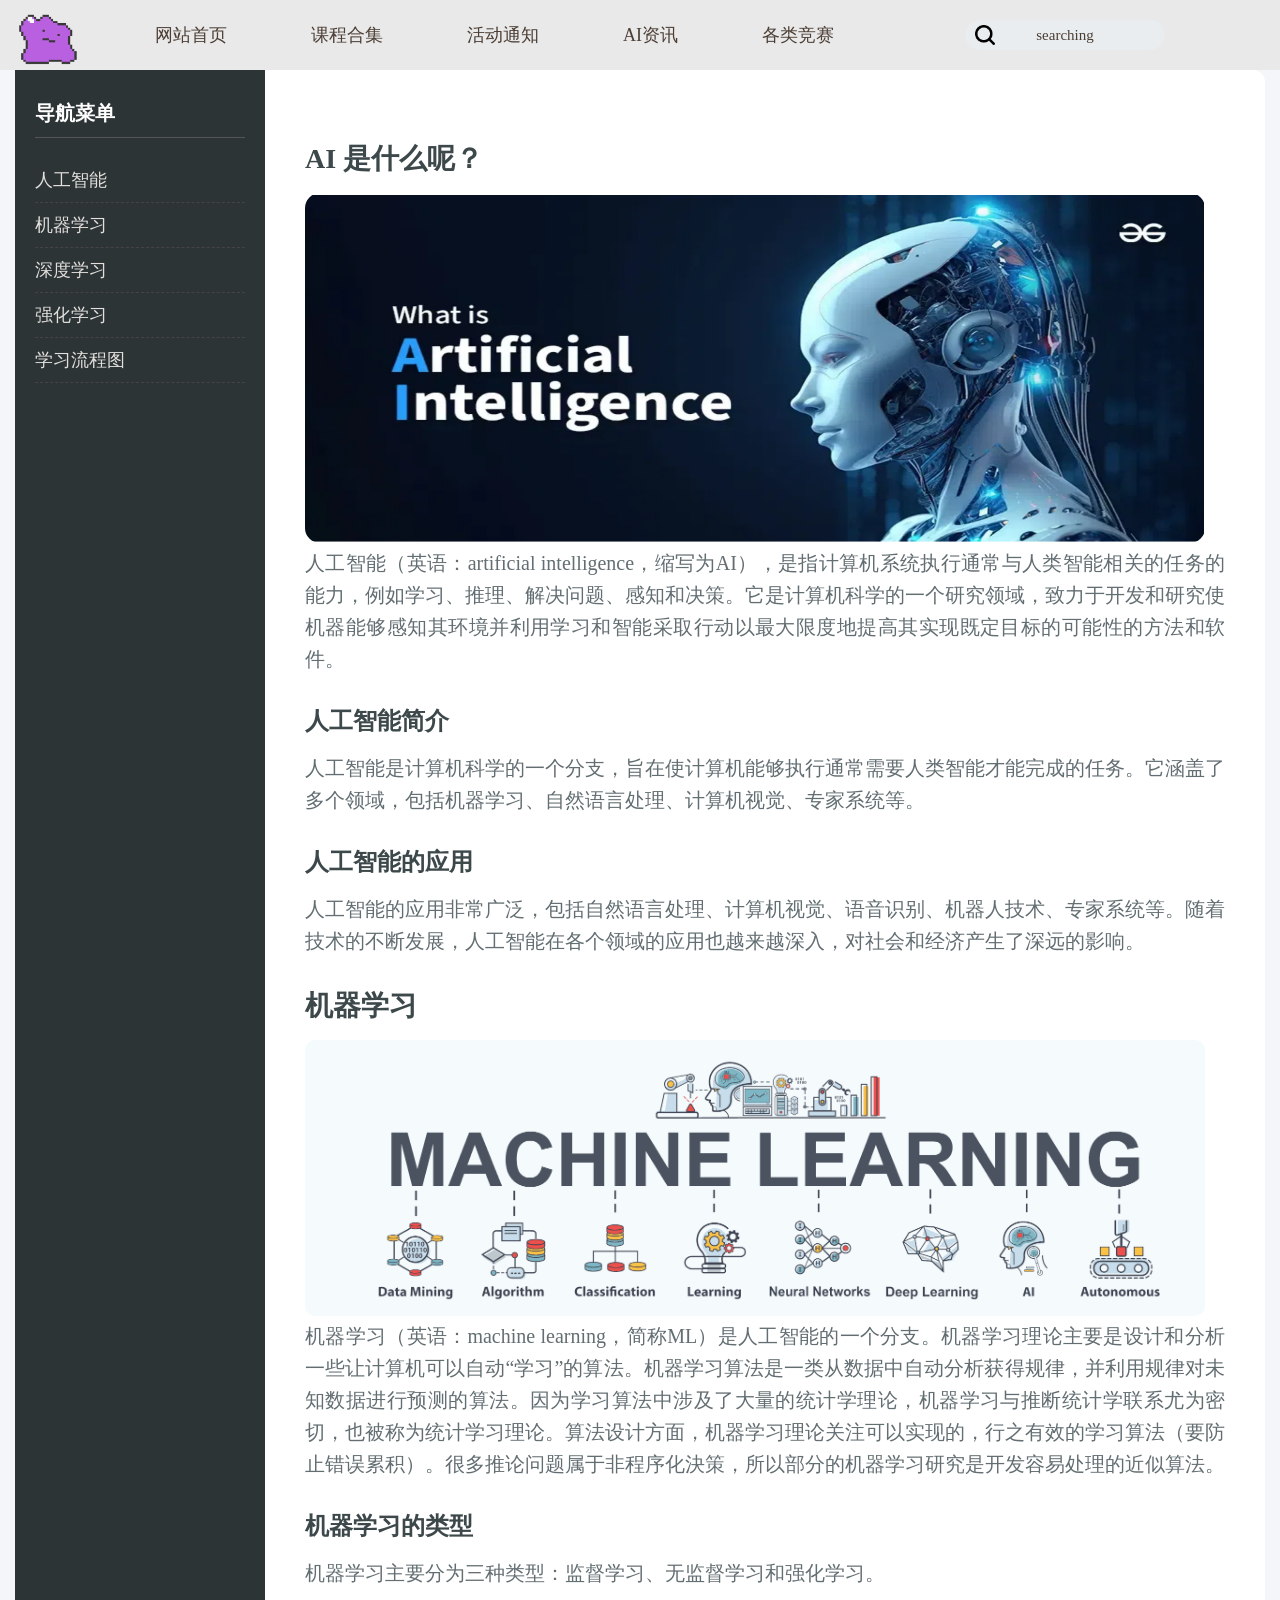
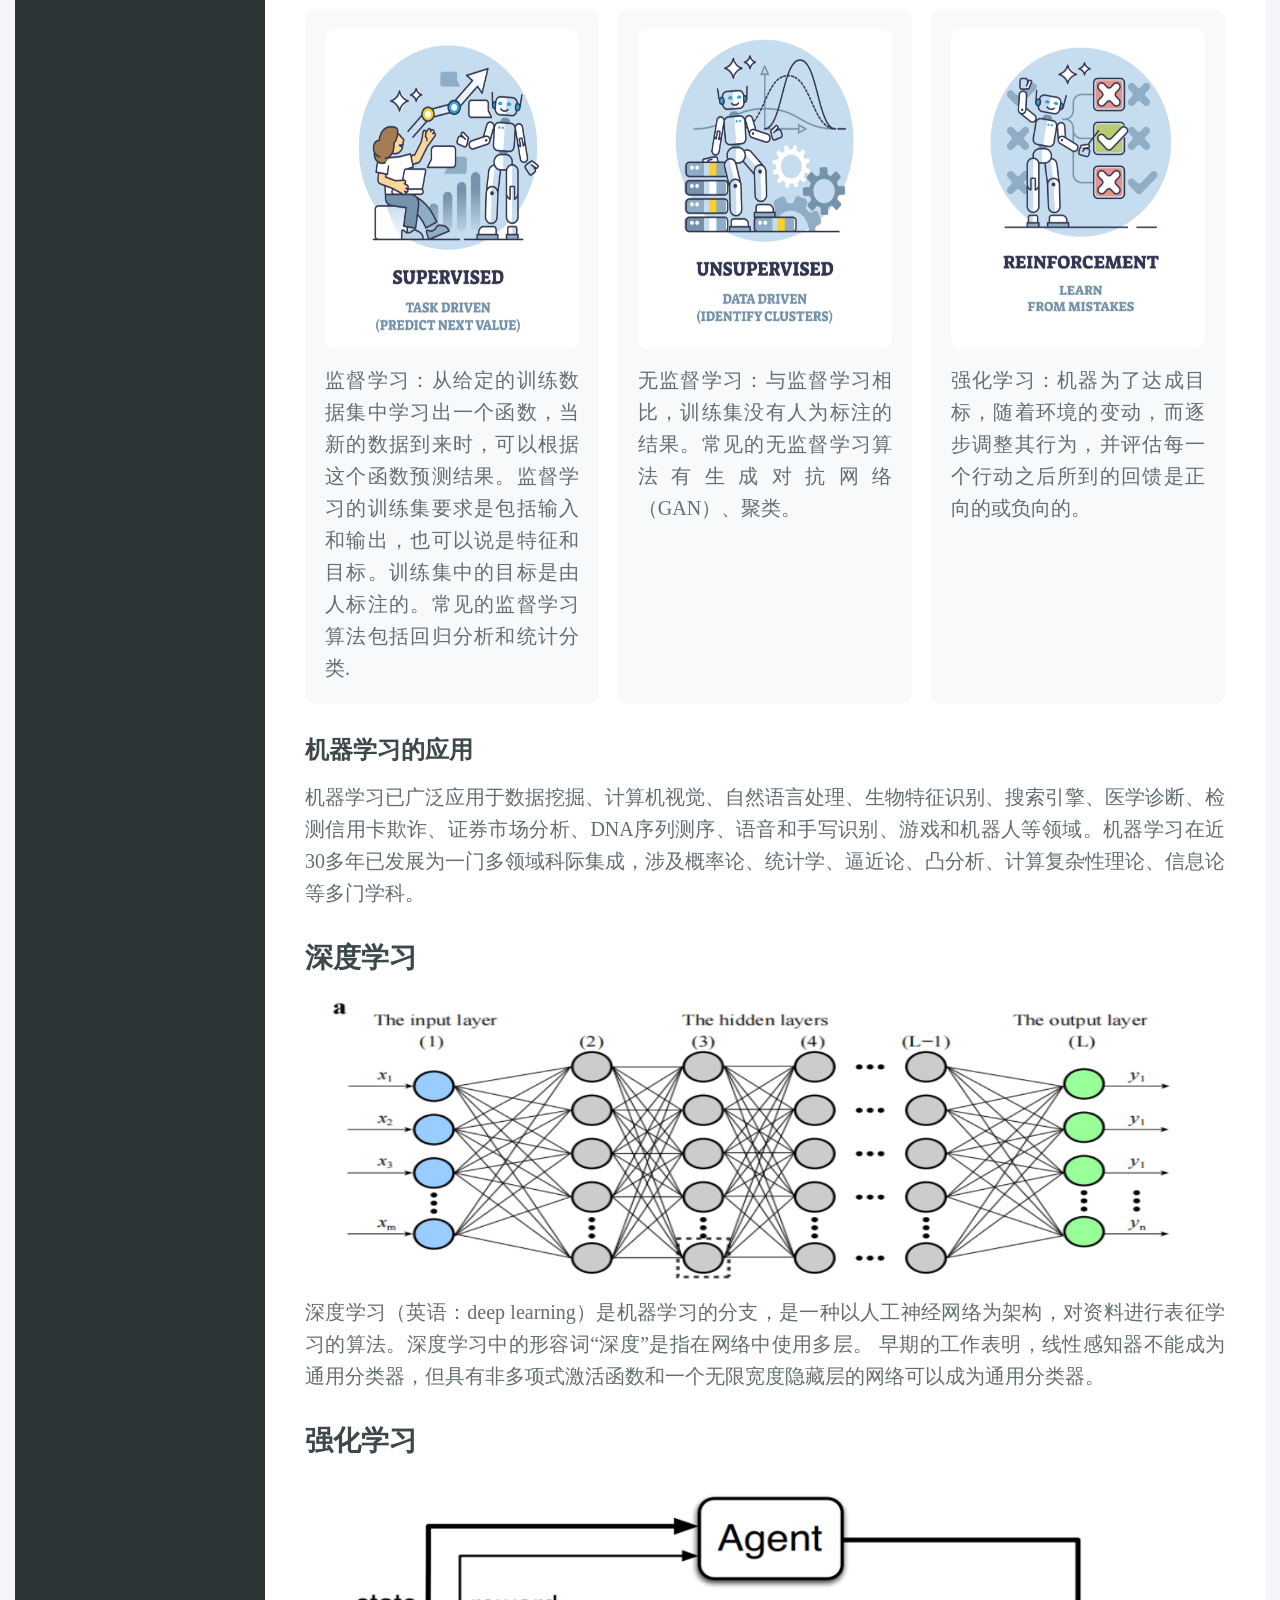
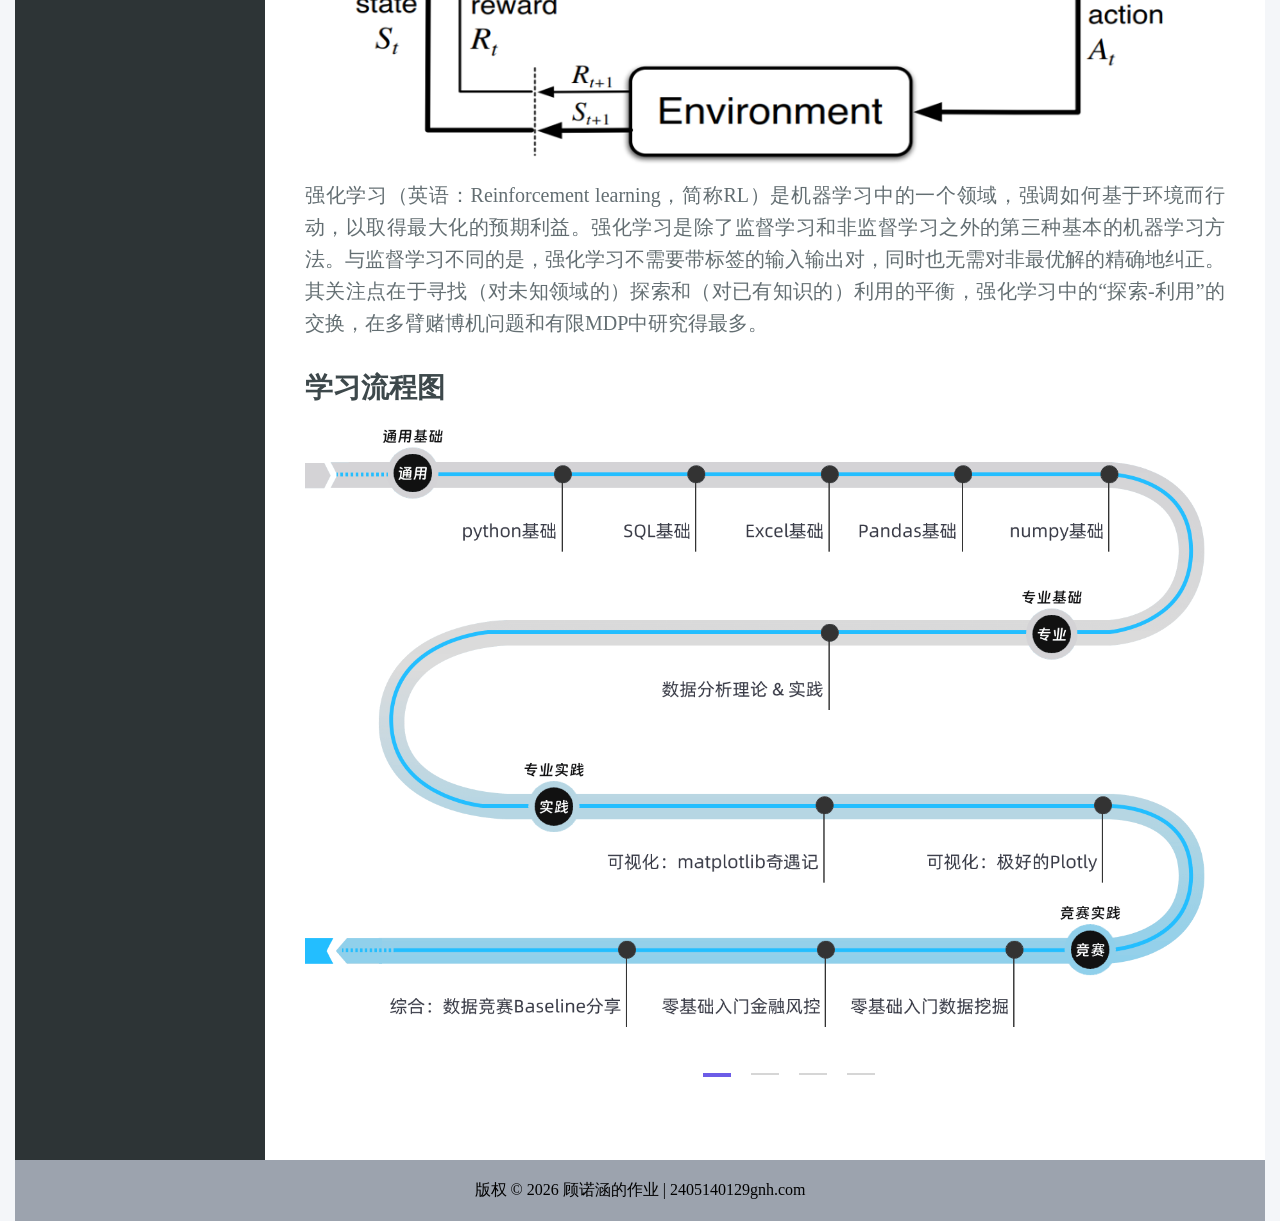
==== index.html @ 628004ed "Add files via upload" ====
<!DOCTYPE html>
<html>
	<head>
		<meta charset="utf-8" />
		<title>AI study - 顾诺涵</title>
		<link href="css/style.css" type="text/css" rel="stylesheet">
		<script type="text/javascript" src="js/js.js"></script>
	</head>
	<body>
		<!--head begin-->
		<div id="head">
			<div class="nav">
				<span class="margin_more"><a href="index.html">网站首页</a></span>
				<span><a href="#courses">课程合集</a></span>
    			<span><a href="#events">活动通知</a></span>
    			<span><a href="#news">AI资讯</a></span>
    			<span><a href="#competitions">各类竞赛</a></span>
    			<span class="search">searching</span>
			</div>
		</div>
		<!--head end-->
		<!--main begin-->
		<div id="main">
            <div id="menu">
                <h3>导航菜单</h3>
                <ul>
                    <li><a href="#artificial_intelligence">人工智能</a></li>
					<li><a href="#machine_learning">机器学习</a></li>
                    <li><a href="#deep_learning">深度学习</a></li>
                    <li><a href="#reinforcement_learning">强化学习</a></li>
					<li><a href="#roadmap">学习流程图</a></li>
                </ul>
                </div>
            <div id="content">
                <h1 id="artificial_intelligence">AI 是什么呢？</h1>
				<div class="AI">
					<img src="images/AI.png" alt="人工智能图片" class="rightimg"/>
					<p>人工智能（英语：artificial intelligence，缩写为AI），是指计算机系统执行通常与人类智能相关的任务的能力，例如学习、推理、解决问题、感知和决策。它是计算机科学的一个研究领域，致力于开发和研究使机器能够感知其环境并利用学习和智能采取行动以最大限度地提高其实现既定目标的可能性的方法和软件。</p>
				</div>
				<h2>人工智能简介</h2>
				<div class="intro">
					<p>人工智能是计算机科学的一个分支，旨在使计算机能够执行通常需要人类智能才能完成的任务。它涵盖了多个领域，包括机器学习、自然语言处理、计算机视觉、专家系统等。</p>
				</div>
				<h2>人工智能的应用</h2>
				<div class="intro">
				<p>人工智能的应用非常广泛，包括自然语言处理、计算机视觉、语音识别、机器人技术、专家系统等。随着技术的不断发展，人工智能在各个领域的应用也越来越深入，对社会和经济产生了深远的影响。</p>
				</div>
				<h1 id="machine_learning">机器学习</h1>
				<div class="intro">
					<div class="ML">
						<img src="images/ML.png" alt="机器学习图片" class="rightimg"/>
					<p>机器学习（英语：machine learning，简称ML）是人工智能的一个分支。机器学习理论主要是设计和分析一些让计算机可以自动“学习”的算法。机器学习算法是一类从数据中自动分析获得规律，并利用规律对未知数据进行预测的算法。因为学习算法中涉及了大量的统计学理论，机器学习与推断统计学联系尤为密切，也被称为统计学习理论。算法设计方面，机器学习理论关注可以实现的，行之有效的学习算法（要防止错误累积）。很多推论问题属于非程序化決策，所以部分的机器学习研究是开发容易处理的近似算法。</p>
					<h2>机器学习的类型</h2>
					<p>机器学习主要分为三种类型：监督学习、无监督学习和强化学习。
					<ul class="ML_types">
                        <li><img src="images/SL.png" alt="监督学习图片" class="rightimg"/><p>监督学习：从给定的训练数据集中学习出一个函数，当新的数据到来时，可以根据这个函数预测结果。监督学习的训练集要求是包括输入和输出，也可以说是特征和目标。训练集中的目标是由人标注的。常见的监督学习算法包括回归分析和统计分类.</p></li>
                        <li><img src="images/UL.jpg" alt="无监督学习图片" class="rightimg"/><p>无监督学习：与监督学习相比，训练集没有人为标注的结果。常见的无监督学习算法有生成对抗网络（GAN）、聚类。</p></li>
                        <li><img src="images/RL.png" alt="强化学习图片" class="rightimg"/><p>强化学习：机器为了达成目标，随着环境的变动，而逐步调整其行为，并评估每一个行动之后所到的回馈是正向的或负向的。</p></li>
					</ul>
					<h2>机器学习的应用</h2>
					<p>机器学习已广泛应用于数据挖掘、计算机视觉、自然语言处理、生物特征识别、搜索引擎、医学诊断、检测信用卡欺诈、证券市场分析、DNA序列测序、语音和手写识别、游戏和机器人等领域。机器学习在近30多年已发展为一门多领域科际集成，涉及概率论、统计学、逼近论、凸分析、计算复杂性理论、信息论等多门学科。</p>
				</div>
				<h1 id="deep_learning">深度学习</h1>
				<div class="intro">
					<div class="DL">
						<img src="images/DL.png" alt="深度学习图片" class="rightimg"/>
					</div>
					<p>深度学习（英语：deep learning）是机器学习的分支，是一种以人工神经网络为架构，对资料进行表征学习的算法。深度学习中的形容词“深度”是指在网络中使用多层。 早期的工作表明，线性感知器不能成为通用分类器，但具有非多项式激活函数和一个无限宽度隐藏层的网络可以成为通用分类器。</p>
				</div>
				<h1 id="reinforcement_learning">强化学习</h1>
				<div class="intro">
					<div class="RL">
						<img src="images/RL1.png" alt="强化学习图片" class="rightimg"/>
					</div>
					<p>强化学习（英语：Reinforcement learning，简称RL）是机器学习中的一个领域，强调如何基于环境而行动，以取得最大化的预期利益。强化学习是除了监督学习和非监督学习之外的第三种基本的机器学习方法。与监督学习不同的是，强化学习不需要带标签的输入输出对，同时也无需对非最优解的精确地纠正。其关注点在于寻找（对未知领域的）探索和（对已有知识的）利用的平衡，强化学习中的“探索-利用”的交换，在多臂赌博机问题和有限MDP中研究得最多。</p>
				</div>
				<h1 id="roadmap">学习流程图</h1>
				<div class="roadmap">
				<ul class="roadmap_pic" id="roadmap_pic">
					<li class="current"><img class='one' src="images/plan1.png" alt="数据分析流程图" /></li>
					<li class="pic"><img class='one' src="images/plan2.png" alt="计算机视觉流程图" /></li>
					<li class="pic"><img class='one' src="images/plan3.png" alt="自然语言处理流程图" /></li>
					<li class="pic"><img class='one' src="images/plan4.png" alt="推荐系统流程图" /></li>
				</ul>
				<ol id="buttons">
					<li class="current"></li>
					<li class="but"></li>
					<li class="but"></li>
					<li class="but"></li>
				</ol>
			</div>
        </div>
	</div>
		<!--main end-->
	<!--footer begin-->
	<div id="footer">
		版权 © 2026 顾诺涵的作业 | 2405140129gnh.com
	</div>
		<!--footer end-->
    </body>
---- css/style.css ----
* { margin: 0; padding: 0; box-sizing: border-box; outline: none; }

body{font-family: "微软雅黑";background: #f4f6f9;}
/*head*/

#head{
    width: 100%;
    height: auto;
    background-size: cover;
    margin: 0;
    background-color:#e9e9e9
}
.nav{
    width: 1250px;
    height: 70px;
    padding: 0 0 0 100px;
    background: url(../images/logo.png) left center no-repeat;
    background-size: 70px auto;
    margin: 0 auto;
}
.nav span{
    display: inline-block;
    color: #4b3e35;
    font-size: 18px;
    padding: 0 40px;
    line-height: 70px;
}
a{
    text-decoration: none;
    color: #4b3e35;;
    font-size: 18px;
}
.nav .search{
    display: inline-block;
    float: right;
    width: 200px;
    height: 30px;
    line-height: 30px;
    border-radius: 15px;
    font-size: 15px;
    background: #eaedef url(../images/search.png) no-repeat 10px center;
    background-size: 20px auto;
    text-align: center;
    padding: 0;
    margin-top: 20px;
    margin-right: 100px;
}

#main{
    width: 1250px;
    margin: 0 auto;
    background-color: #fff;
    border-radius: 12px;
}
#menu{
    width: 250px;
    min-height: 4290px;
    float: left;
    background-color: #2d3436;
    color: #fff;
    padding: 30px 20px;

}
#menu h3{
    margin-bottom: 20px;
    border-bottom: 1px solid #555;
    padding-bottom: 10px;
    font-size: 20px;
}
#menu li{
    font-size: 17px;
    list-style: none;
    padding: 10px 0;
    border-bottom: 1px dashed #444;
}
#menu a{
    text-decoration: none;
    color: #e2dfdc;;
    font-size: 18px;
}
#content{
    width: 1000px;
    height: auto;
    text-align: center;
    font-size: 16px;
    float: left;
    text-align: left;
    padding: 40px;
}
.AI img{
    width: 900px;
    max-width: 100%;
    height: 350px;
    border-radius: 15px;
}
.AI p{
    font-size: 20px;
    color: #636e72;
    line-height: 1.6;
    text-align: justify;
}
#content h1{
    color: #3d484b;
    margin-bottom: 15px;
    font-size: 28px;
    margin-top: 30px;
}
#content h2{
    color: #3d484b;
    margin-bottom: 15px;
    font-size: 24px;
    margin-top: 30px;
}
#content h3{
    color: #2d3436;
    margin-bottom: 15px;
    font-size: 16px;
}
#content p{
    font-size: 20px;
    color: #636e72;
    line-height: 1.6;
    text-align: justify;
}
.roadmap{
    width: 100%;
    height: 670px;
    position: relative;
    overflow: hidden;
    margin-top: 20px;
}
.one {
    width: 100%;
    height: auto;
    position: absolute;
    left: 0;
    top: 0;
}
.roadmap .roadmap_pic .pic{display: none;}
.roadmap .roadmap_pic .current{display: block;}
.roadmap ol{
    position: absolute;
    left: 50%;
    bottom: 20px;
    margin-left: -62px;
    list-style: none;
}
.roadmap ol .but{
    float: left;
    width: 28px;
    height: 1px;
    border: 1px solid #d6d6d6;
    margin-right: 20px;
}
.roadmap ol li{
    cursor: pointer;
    width: 30px;
    height: 6px;
}
.roadmap ol .current{
    background: #6c5ce7;
    float: left;
    width: 28px;
    height: 2px;
    border: 2px solid #6c5ce7;
    margin-right: 20px;
}
.ML .AI .DL .RL{
    text-align: center;
    margin: 20px 0;
}
.ML img{
    width: 900px;
    max-width: 100%;
    height: auto;
    border-radius: 10px;
}
.ML_types{
    display: flex;
    justify-content: space-between;
    padding: 0;
    margin-top: 20px;
}
.ML_types li{
    list-style: none;
    width: 32%;
    background-color: #f8f9fa;
    padding: 20px;
    border-radius: 10px;
    box-sizing: border-box;
    text-align: center;
    font-size: 14px;
    color: #555;
    display: flex;
    flex-direction: column;
    align-items: center;
}
.ML_types li img{
    width: 290px;
    height: 320px;
    margin-bottom: 15px;
    display: block;
}
.DL img{
    width: 900px;
    max-width: 100%;
    height: 300px;
    border-radius: 10px;
}
.RL img{
    width: 900px;
    max-width: 100%;
    height: 300px;
    border-radius: 15px;
}
.roadmap img{
    height: 600px;
    width: 900px;
}
#footer{
    background-color:rgb(156, 163, 174);
    clear:both;
    text-align:center;
    width: 100%;
    padding: 20px 0;
}
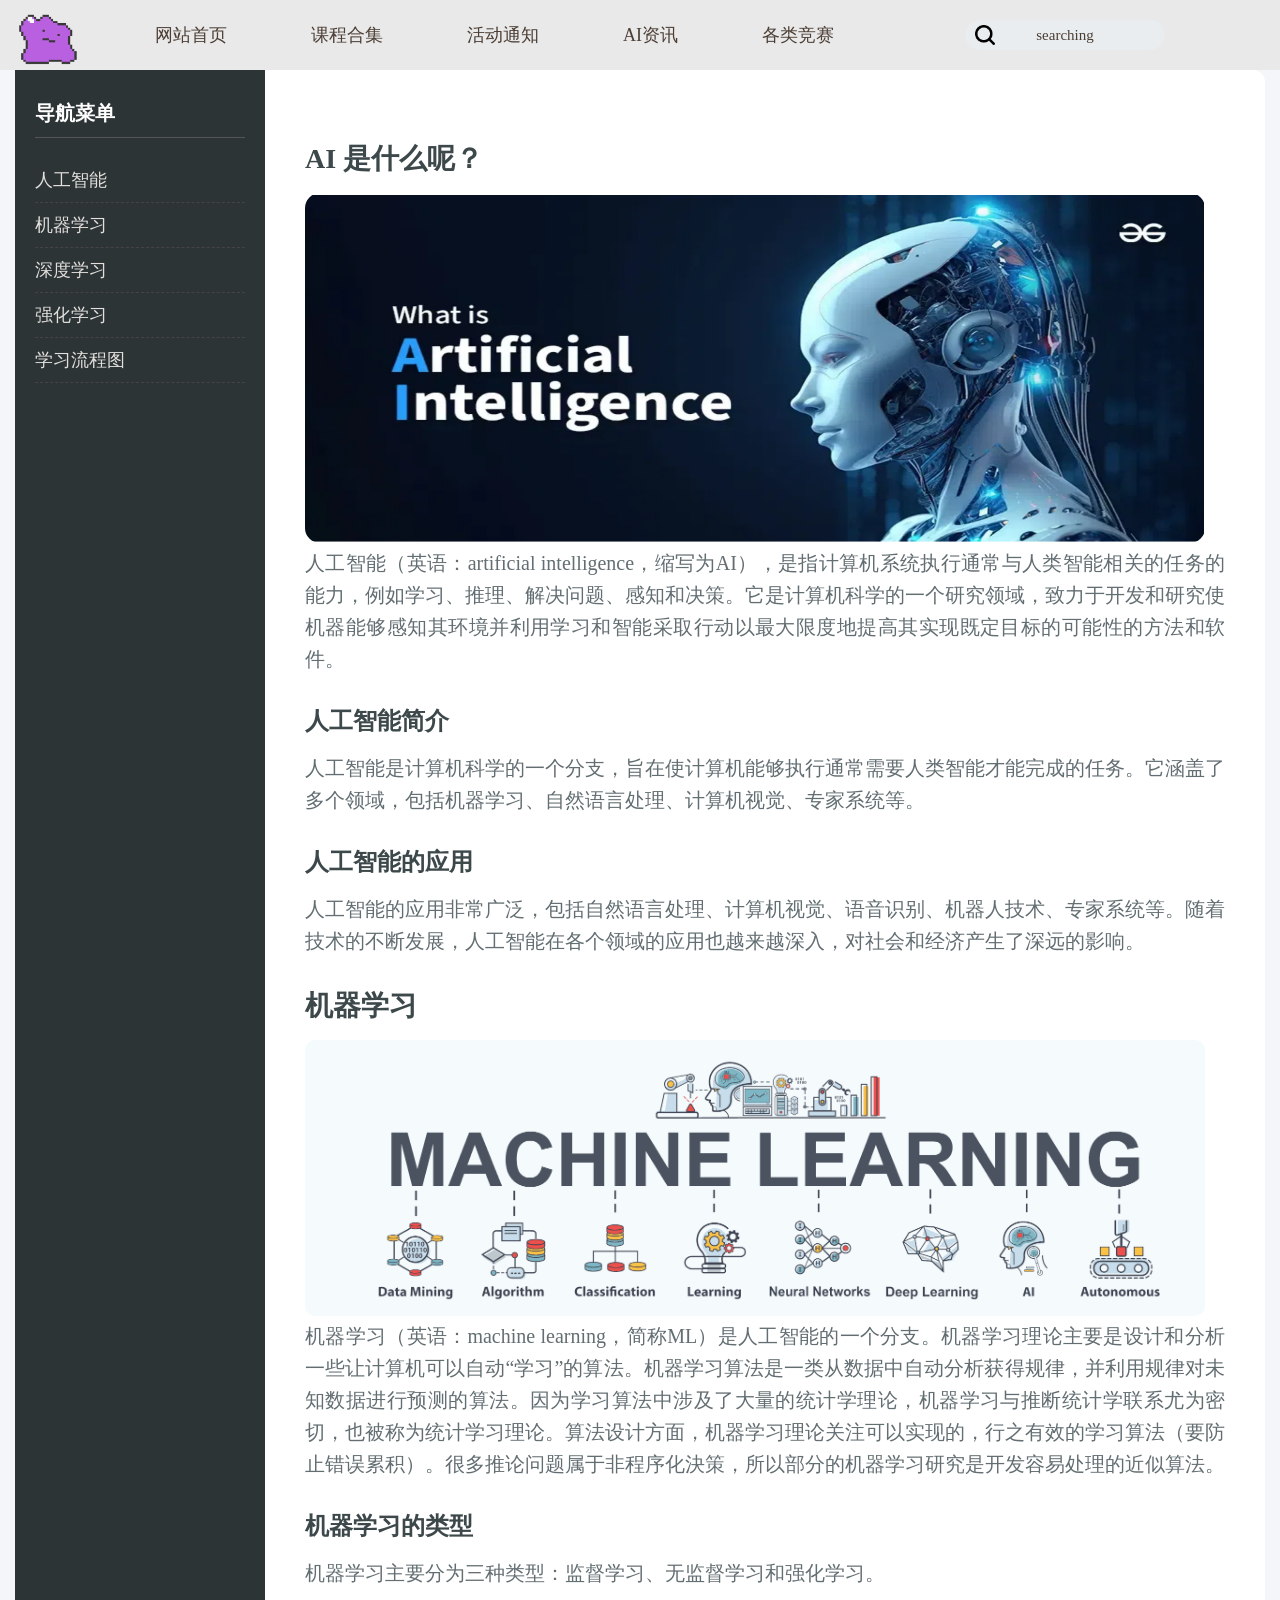
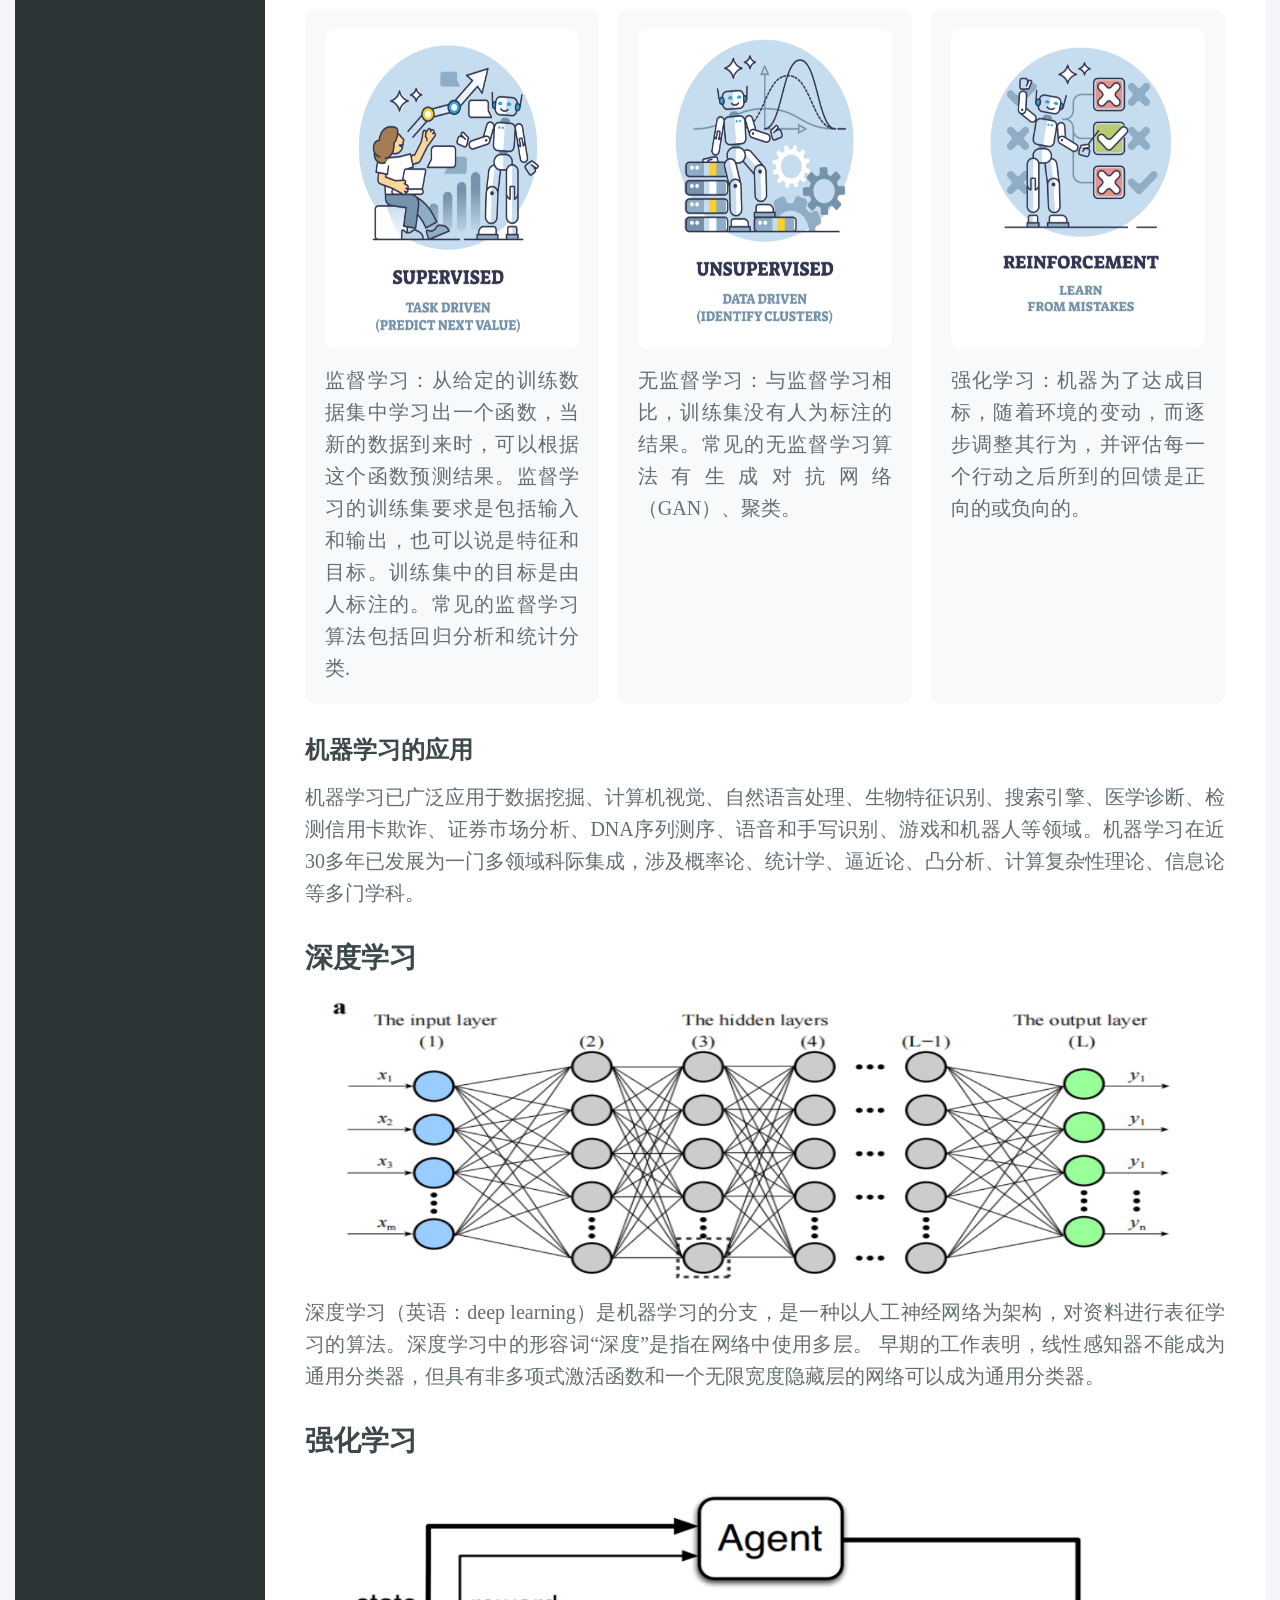
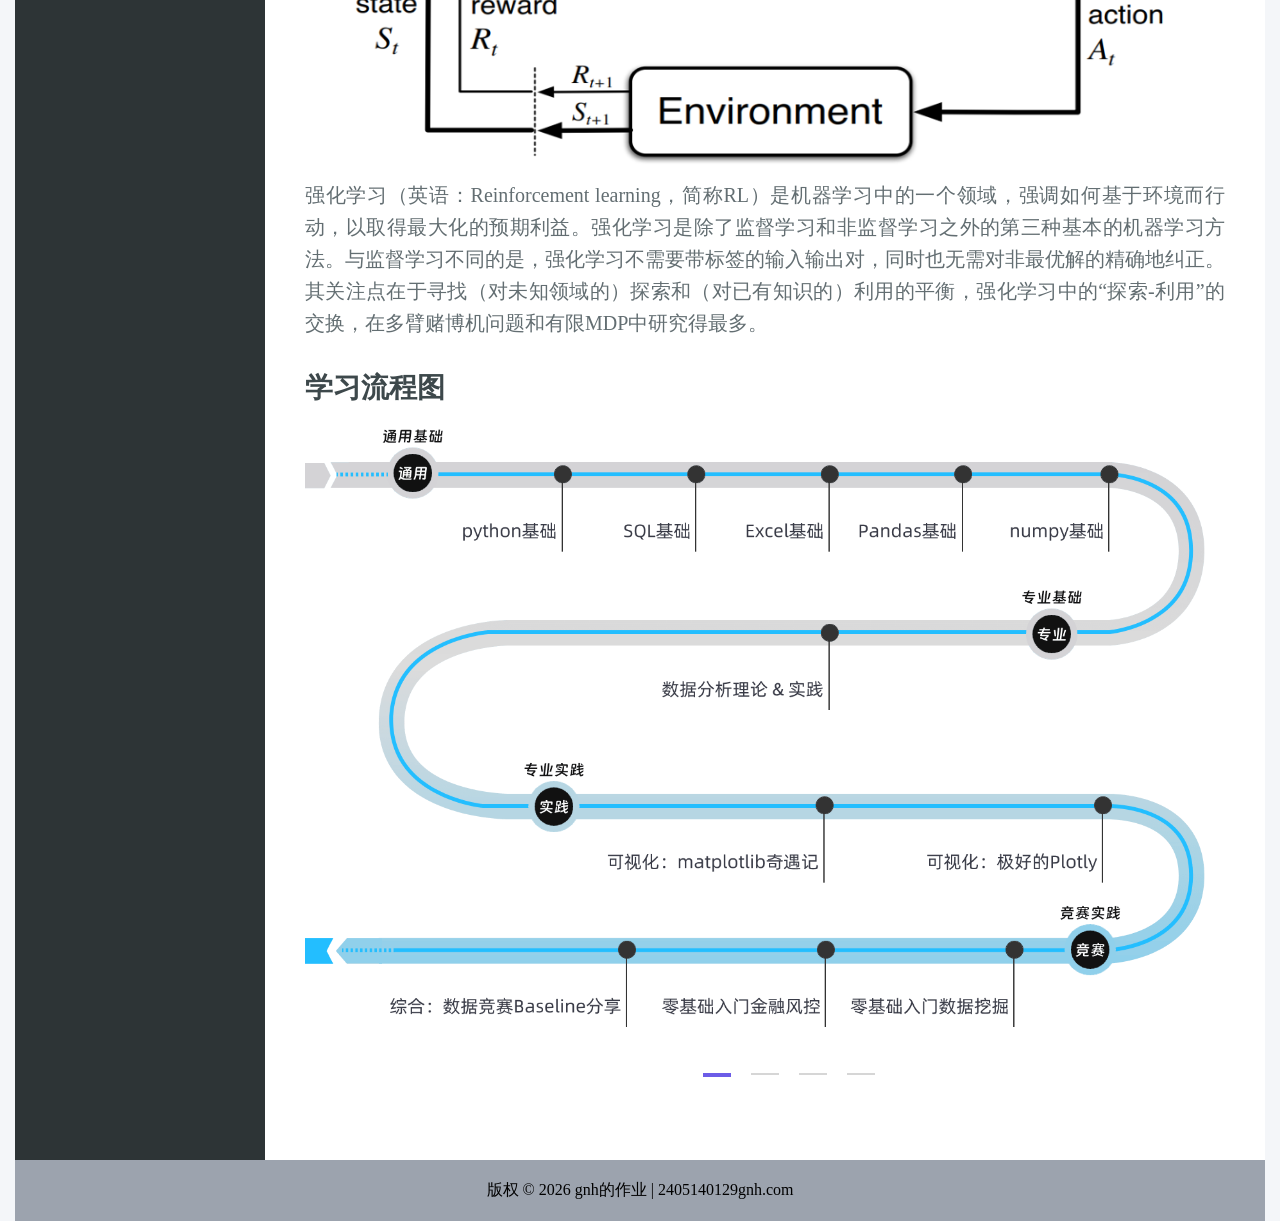
==== commit 2fb52f58: "Refactor index.html for improved structure and content" ====
--- a/index.html
+++ b/index.html
@@ -2,7 +2,7 @@
 <html>
 	<head>
 		<meta charset="utf-8" />
-		<title>AI study - 顾诺涵</title>
+		<title>AI study</title>
 		<link href="css/style.css" type="text/css" rel="stylesheet">
 		<script type="text/javascript" src="js/js.js"></script>
 	</head>
@@ -94,7 +94,8 @@
 		<!--main end-->
 	<!--footer begin-->
 	<div id="footer">
-		版权 © 2026 顾诺涵的作业 | 2405140129gnh.com
+		版权 © 2026 gnh的作业 | 2405140129gnh.com
 	</div>
 		<!--footer end-->
-    </body>+
+    </body>
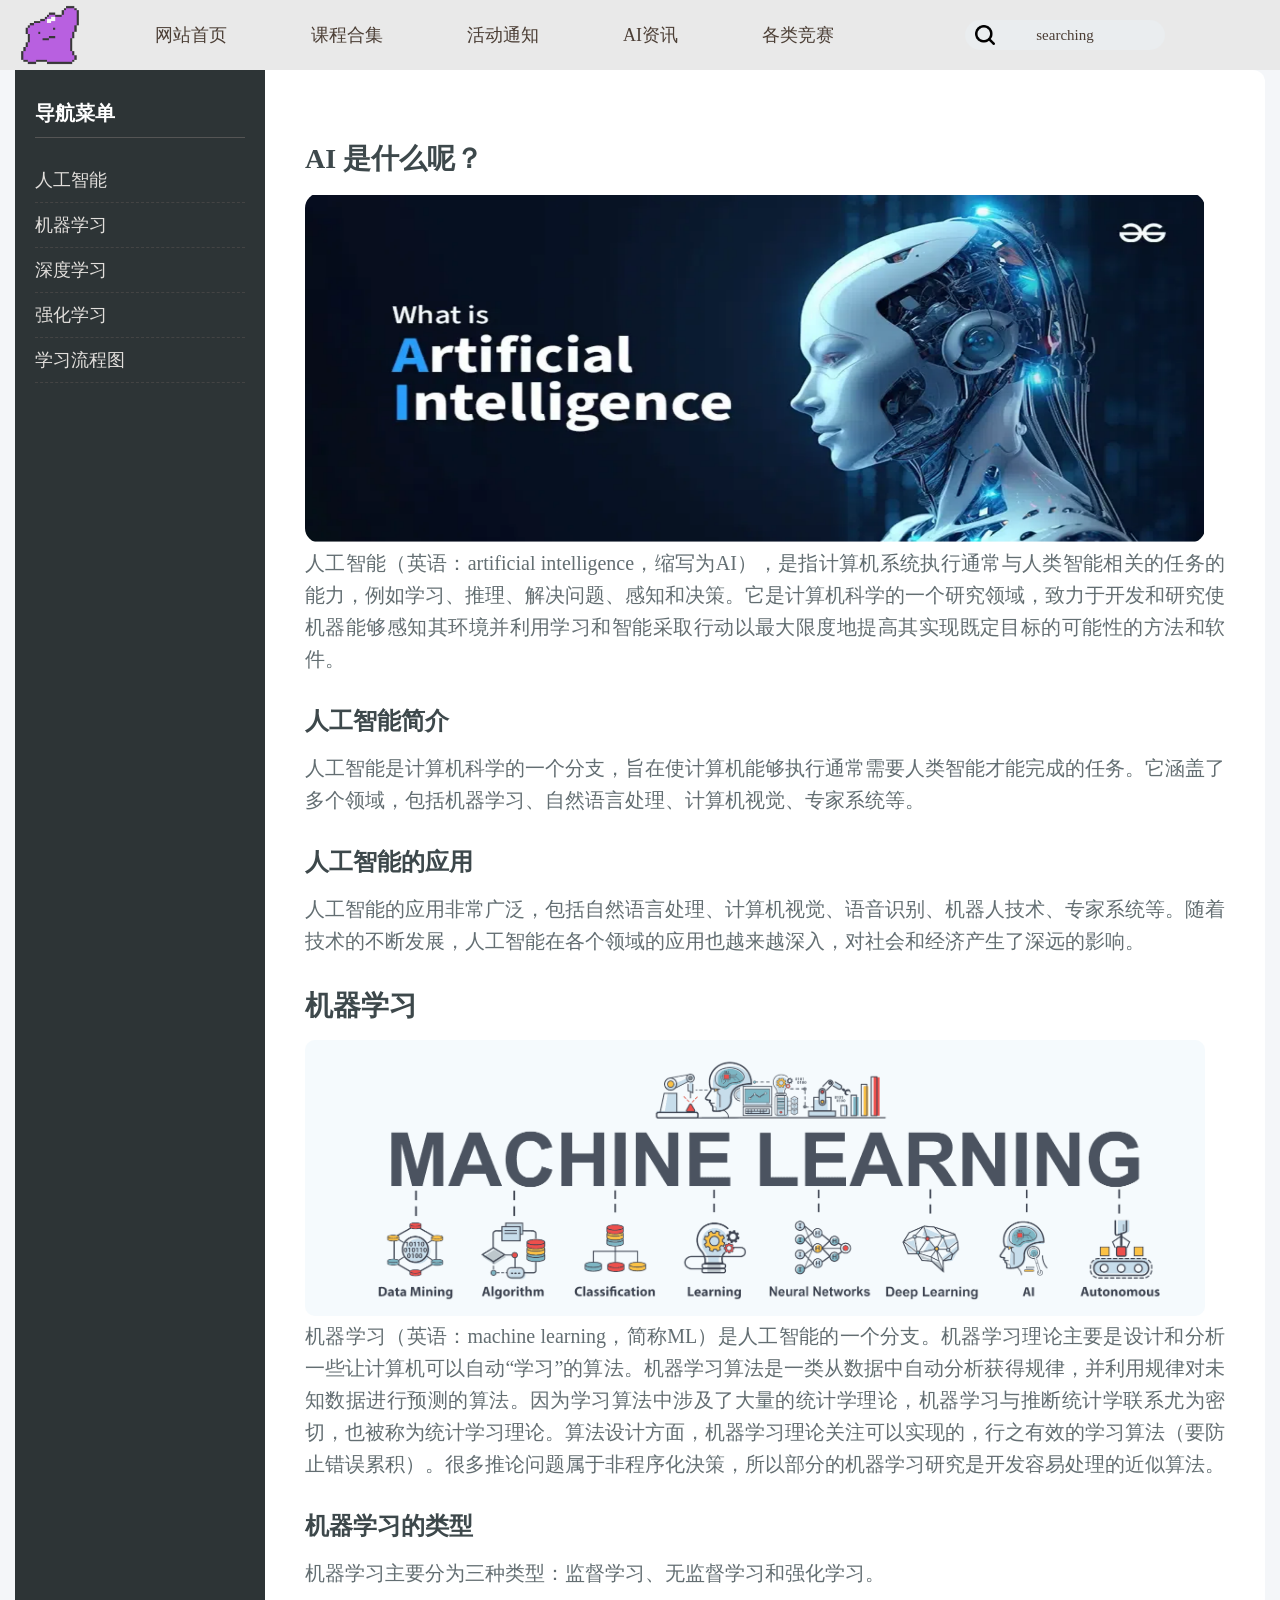
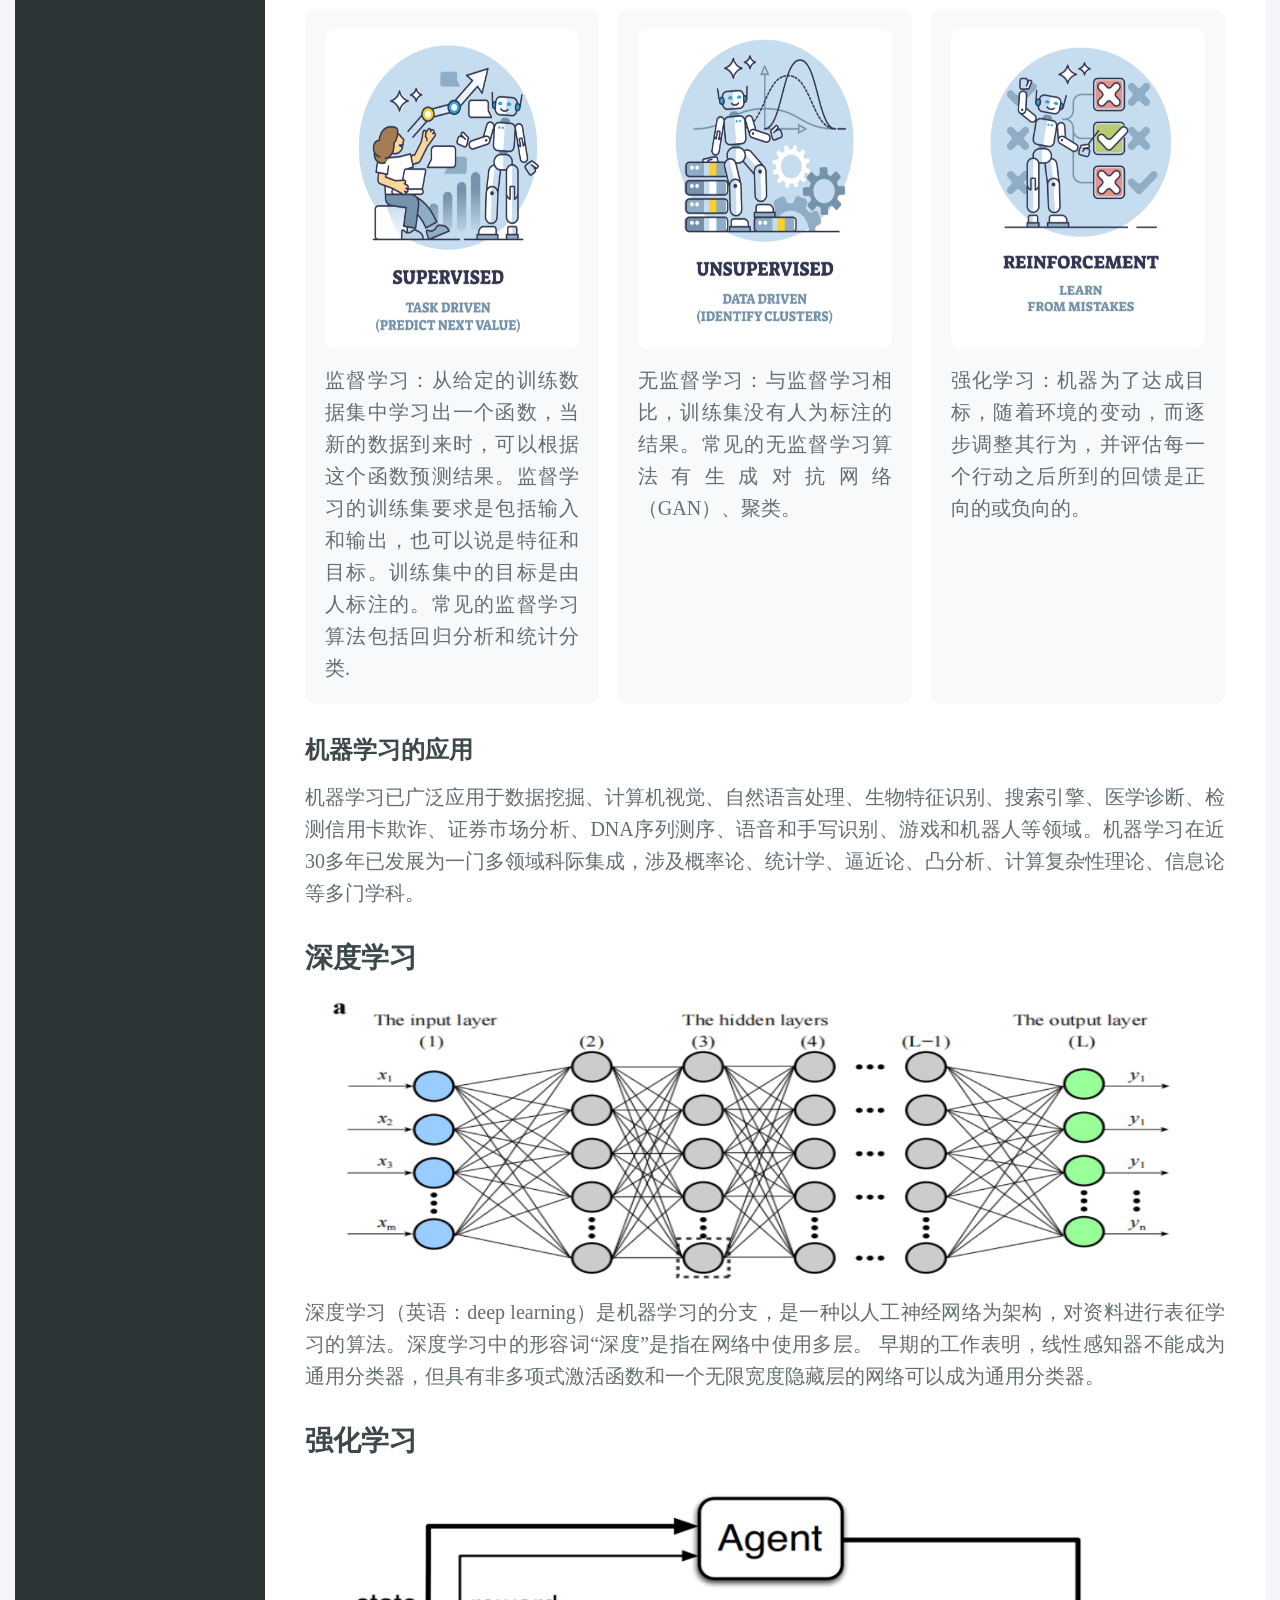
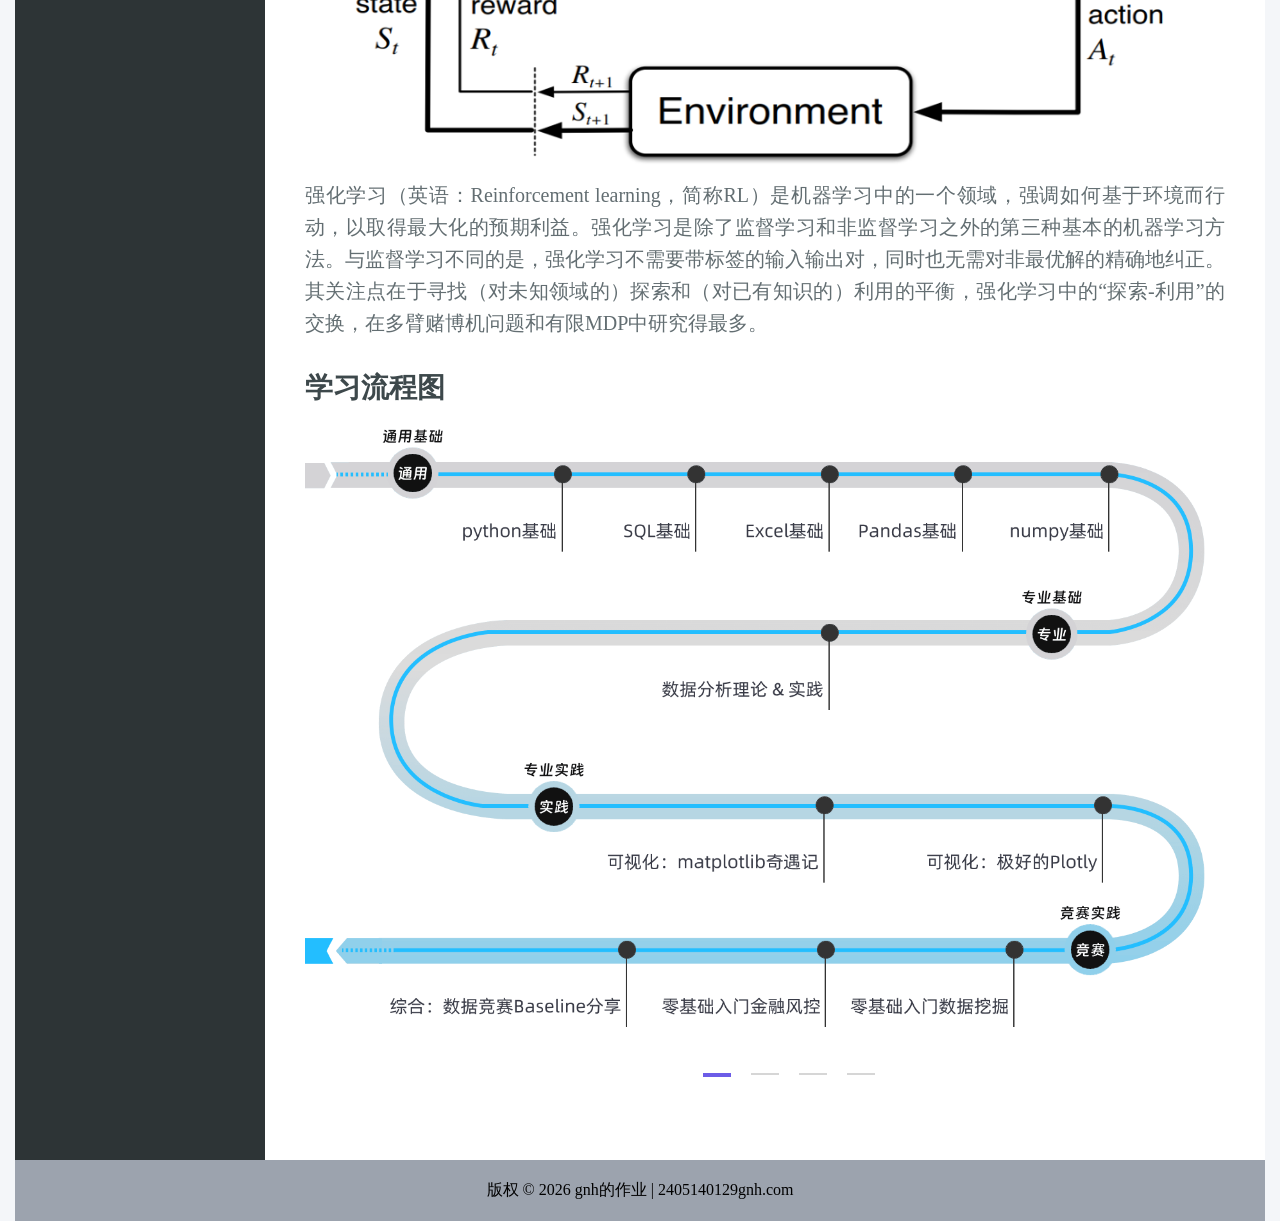
==== commit 4dfa148f: "Add files via upload" ====
--- a/index.html
+++ b/index.html
@@ -10,11 +10,11 @@
 		<!--head begin-->
 		<div id="head">
 			<div class="nav">
-				<span class="margin_more"><a href="index.html">网站首页</a></span>
-				<span><a href="#courses">课程合集</a></span>
-    			<span><a href="#events">活动通知</a></span>
-    			<span><a href="#news">AI资讯</a></span>
-    			<span><a href="#competitions">各类竞赛</a></span>
+    			<span class="margin_more"><a href="index.html">网站首页</a></span>
+    			<span><a href="courses.html">课程合集</a></span>
+    			<span><a href="events.html">活动通知</a></span>
+    			<span><a href="news.html">AI资讯</a></span>
+    			<span><a href="competitions.html">各类竞赛</a></span>
     			<span class="search">searching</span>
 			</div>
 		</div>
--- a/css/style.css
+++ b/css/style.css
@@ -223,4 +223,205 @@
     text-align:center;
     width: 100%;
     padding: 20px 0;
+}
+.course-grid {
+    display: flex;
+    flex-wrap: wrap;
+    justify-content: space-between;
+    gap: 20px;
+    margin-top: 20px;
+}
+.course-card {
+    background: #ffffff;
+    width: 48%;
+    border-radius: 12px;
+    padding: 25px;
+    box-shadow: 0 4px 15px rgba(0,0,0,0.05);
+    border: 1px solid #eaedef;
+    transition: all 0.3s ease;
+    box-sizing: border-box;
+}
+.course-card:hover {
+    transform: translateY(-8px);
+    box-shadow: 0 12px 25px rgba(108, 92, 231, 0.15);
+    border-color: #6c5ce7;
+}
+.course-card h3 {
+    color: #2d3436;
+    font-size: 22px;
+    margin-bottom: 15px;
+    border-bottom: 2px solid #eaedef;
+    padding-bottom: 10px;
+}
+.course-card p {
+    font-size: 16px !important; /* 覆盖原有的p标签大字体 */
+    color: #636e72;
+    line-height: 1.8;
+}
+.course-tag {
+    display: inline-block;
+    background: #e9ecef;
+    color: #495057;
+    padding: 4px 10px;
+    border-radius: 20px;
+    font-size: 13px;
+    margin-right: 8px;
+    margin-top: 15px;
+}
+.tag-highlight {
+    background: #6c5ce7;
+    color: #fff;
+}
+.detail-block {
+    background-color: #f8f9fa;
+    border-left: 5px solid #6c5ce7;
+    padding: 20px 25px;
+    margin-bottom: 30px;
+    border-radius: 0 8px 8px 0;
+}
+.detail-block h3 {
+    color: #2d3436;
+    font-size: 20px;
+    margin-bottom: 12px;
+    border-bottom: 1px dashed #ced4da;
+    padding-bottom: 8px;
+}
+.detail-block p {
+    font-size: 16px;
+    color: #495057;
+    line-height: 1.8;
+    margin-bottom: 10px;
+}
+.eval-text {
+    font-size: 14px;
+    color: #636e72;
+    background: #e9ecef;
+    padding: 10px 15px;
+    border-radius: 5px;
+    margin-top: 15px;
+}
+.timeline-container {
+    position: relative;
+    max-width: 900px;
+    margin: 30px auto;
+}
+.timeline-container::after {
+    content: '';
+    position: absolute;
+    width: 4px;
+    background: #ced4da;
+    top: 0;
+    bottom: 0;
+    left: 24px;
+}
+.timeline-item {
+    position: relative;
+    padding: 0 0 30px 60px;
+}
+.timeline-item::before {
+    content: '';
+    position: absolute;
+    width: 16px;
+    height: 16px;
+    background-color: #fff;
+    border: 4px solid #6c5ce7;
+    border-radius: 50%;
+    left: 14px;
+    top: 5px;
+    z-index: 1;
+}
+.timeline-content {
+    background: #fdfdfd;
+    padding: 20px 25px;
+    border: 1px solid #eaedef;
+    border-radius: 8px;
+    box-shadow: 0 2px 8px rgba(0,0,0,0.02);
+}
+.timeline-content h3 {
+    color: #2d3436;
+    margin-bottom: 10px;
+    font-size: 20px;
+}
+.timeline-content p {
+    font-size: 15px;
+    color: #495057;
+    line-height: 1.8;
+}
+.briefing-container {
+    display: flex;
+    flex-direction: column;
+    gap: 25px;
+    margin-top: 20px;
+}
+
+.briefing-item {
+    display: flex;
+    background: #ffffff;
+    border: 1px solid #e0e6ed;
+    border-radius: 8px;
+    overflow: hidden;
+    transition: transform 0.2s ease, box-shadow 0.2s ease;
+}
+
+.briefing-item:hover {
+    transform: translateX(6px);
+    box-shadow: 0 4px 15px rgba(0,0,0,0.05);
+    border-color: #6c5ce7;
+}
+
+/* 左侧深色信息牌 */
+.briefing-meta {
+    background: #2d3436;
+    color: #ffffff;
+    width: 150px;
+    flex-shrink: 0;
+    padding: 25px 15px;
+    display: flex;
+    flex-direction: column;
+    align-items: center;
+    justify-content: center;
+    text-align: center;
+    border-right: 4px solid #6c5ce7;
+}
+
+.briefing-meta .b-date {
+    font-size: 24px;
+    font-weight: bold;
+    color: #a29bfe;
+    line-height: 1.2;
+}
+
+.briefing-meta .b-category {
+    font-size: 13px;
+    margin-top: 10px;
+    text-transform: uppercase;
+    letter-spacing: 1.5px;
+    color: #b2bec3;
+}
+.briefing-eval {
+    margin-top: 15px;
+    padding-top: 15px;
+    border-top: 1px dashed #b2bec3;
+    font-size: 14px;
+    color: #2d3436;
+    line-height: 1.6;
+}
+.briefing-eval span {
+    font-weight: bold;
+    color: #6c5ce7;
+}
+.briefing-content {
+    padding: 25px 30px;
+    flex-grow: 1;
+}
+.briefing-content h3 {
+    color: #2d3436;
+    font-size: 22px;
+    margin-bottom: 12px;
+}
+.briefing-content p {
+    font-size: 15px;
+    color: #636e72;
+    line-height: 1.7;
+    margin-bottom: 15px;
 }
